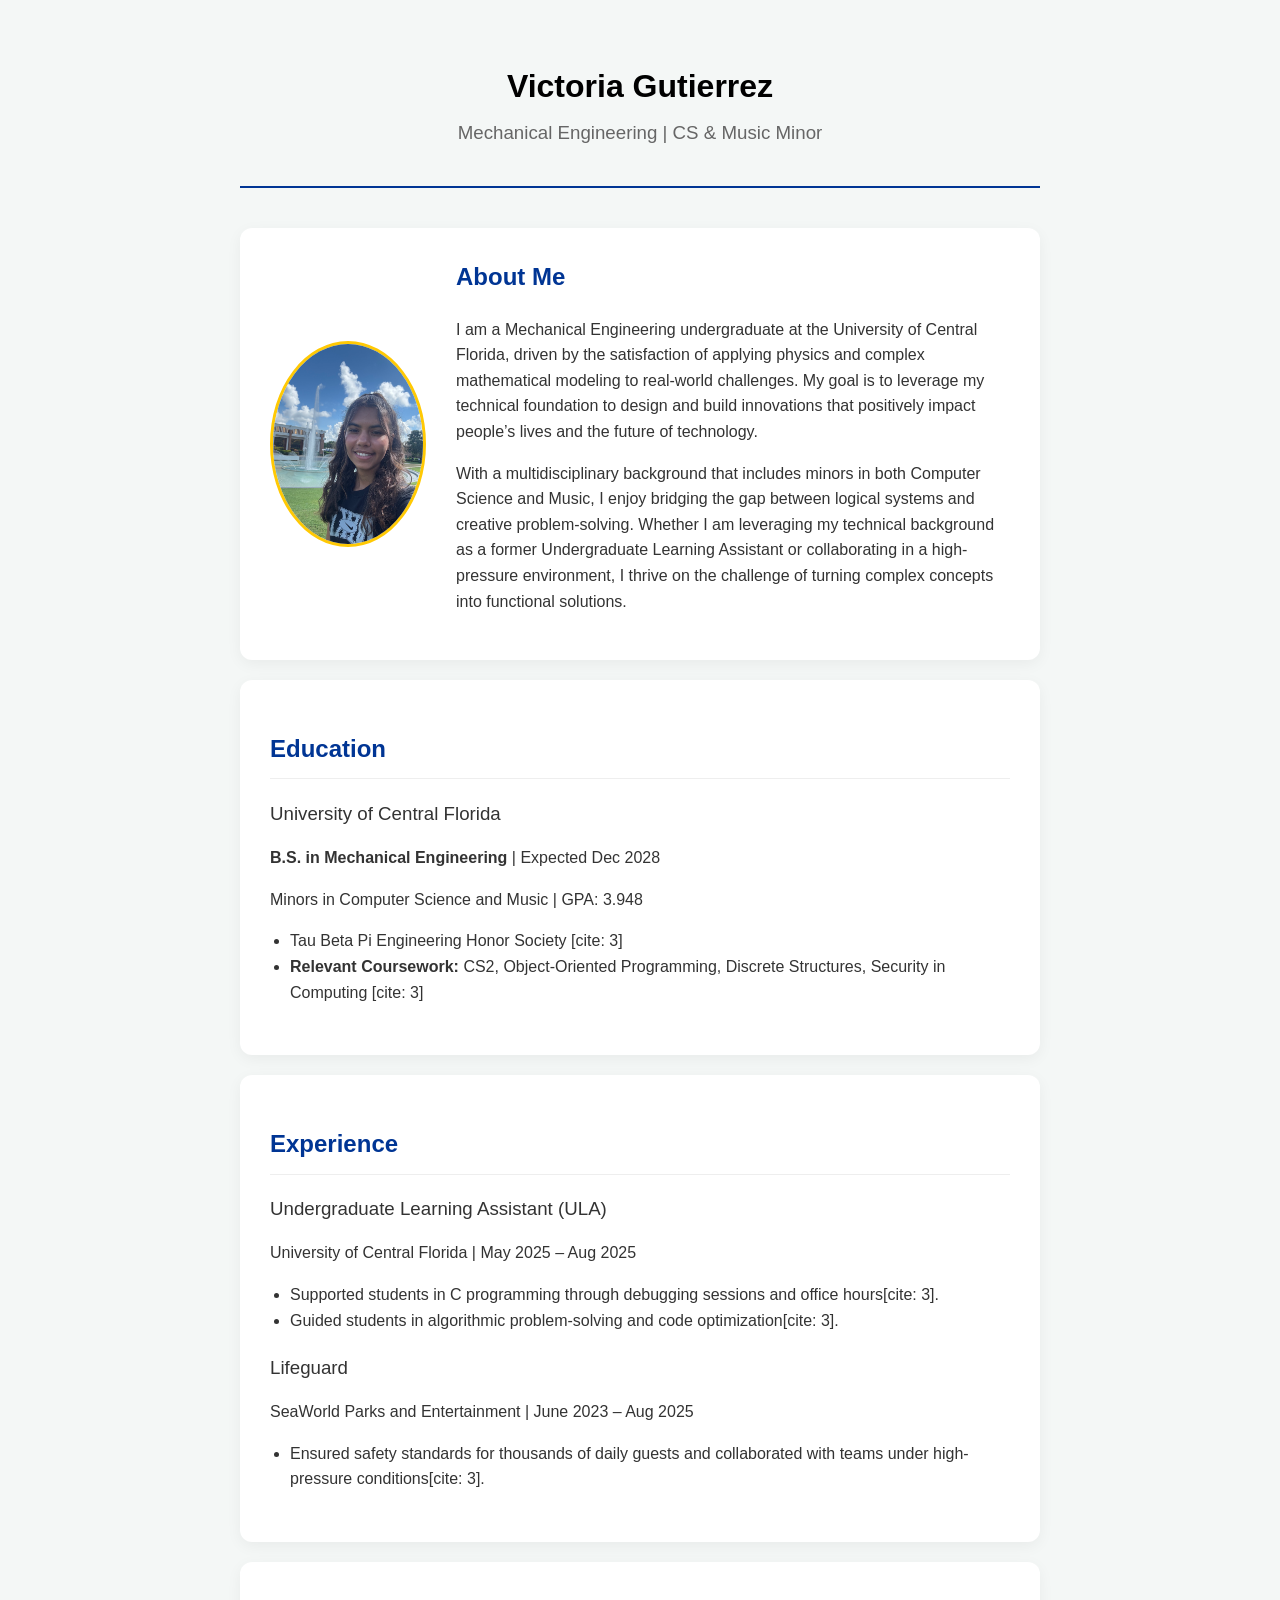
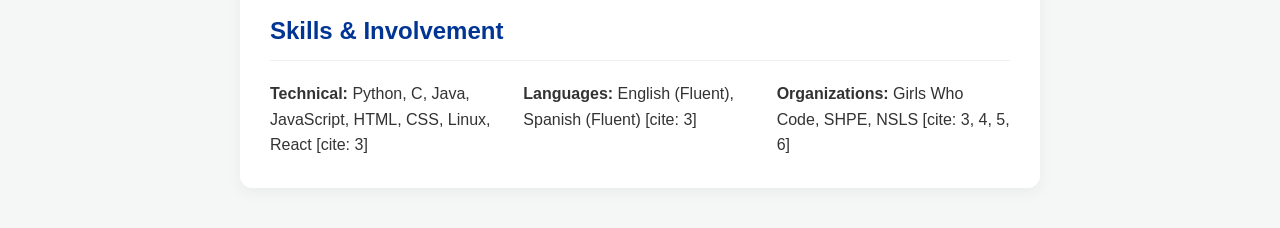
==== index.html @ 5cb432d9 "Updated About me paragraph" ====
<!DOCTYPE html>
<html lang="en">
<head>
    <meta charset="UTF-8">
    <meta name="viewport" content="width=device-width, initial-scale=1.0">
    <title>Victoria Gutierrez | Portfolio</title>
    <link rel="stylesheet" href="style.css">
</head>
<body>

    <header>
        <h1>Victoria Gutierrez</h1>
        <h3>Mechanical Engineering | CS & Music Minor</h3>
    </header>

    <main>
        <section class="profile-container">
            <img src="me.jpg" alt="Victoria Gutierrez" class="profile-pic">
            
            <div class="about-text">
                <h2>About Me</h2>
                <p>
                    I am a Mechanical Engineering undergraduate at the University of Central Florida, 
                    driven by the satisfaction of applying physics and complex mathematical modeling to real-world challenges.
                    My goal is to leverage my technical foundation to design and build innovations that 
                    positively impact people’s lives and the future of technology.
                </p>
                <p>
                    With a multidisciplinary background that includes minors in both Computer Science and Music, 
                    I enjoy bridging the gap between logical systems and creative problem-solving.
                    Whether I am leveraging my technical background as a former Undergraduate Learning Assistant
                    or collaborating in a high-pressure environment, I thrive on the challenge of turning complex concepts into functional solutions.
                </p>
            </div>
        </section>

        <section class="info-card">
            <h2>Education</h2>
            <div class="entry">
                <h3>University of Central Florida</h3>
                <p><strong>B.S. in Mechanical Engineering</strong> | Expected Dec 2028</p>
                <p>Minors in Computer Science and Music | GPA: 3.948</p>
                <ul>
                    <li>Tau Beta Pi Engineering Honor Society [cite: 3]</li>
                    <li><strong>Relevant Coursework:</strong> CS2, Object-Oriented Programming, Discrete Structures, Security in Computing [cite: 3]</li>
                </ul>
            </div>
        </section>
    
        <section class="info-card">
            <h2>Experience</h2>
            <div class="entry">
                <h3>Undergraduate Learning Assistant (ULA)</h3>
                <p>University of Central Florida | May 2025 – Aug 2025</p>
                <ul>
                    <li>Supported students in C programming through debugging sessions and office hours[cite: 3].</li>
                    <li>Guided students in algorithmic problem-solving and code optimization[cite: 3].</li>
                </ul>
            </div>
            <div class="entry">
                <h3>Lifeguard</h3>
                <p>SeaWorld Parks and Entertainment | June 2023 – Aug 2025</p>
                <ul>
                    <li>Ensured safety standards for thousands of daily guests and collaborated with teams under high-pressure conditions[cite: 3].</li>
                </ul>
            </div>
        </section>
    
        <section class="info-card">
            <h2>Skills & Involvement</h2>
            <div class="skills-grid">
                <div>
                    <strong>Technical:</strong> Python, C, Java, JavaScript, HTML, CSS, Linux, React [cite: 3]
                </div>
                <div>
                    <strong>Languages:</strong> English (Fluent), Spanish (Fluent) [cite: 3]
                </div>
                <div>
                    <strong>Organizations:</strong> Girls Who Code, SHPE, NSLS [cite: 3, 4, 5, 6]
                </div>
            </div>
        </section>
    </main>

</body>
</html>
---- style.css ----
body {
    font-family: 'Segoe UI', Tahoma, Geneva, Verdana, sans-serif;
    line-height: 1.6;
    color: #333;
    max-width: 800px;
    margin: 0 auto;
    padding: 40px 20px;
    background-color: #f4f7f6;
}

header {
    text-align: center;
    border-bottom: 2px solid #003594; /* UCF Blue */
    padding-bottom: 20px;
    margin-bottom: 40px;
}

h1 { margin-bottom: 5px; color: #000; }
h3 { font-weight: 400; color: #666; margin-top: 0; }

.profile-container {
    display: flex;
    align-items: center;
    gap: 30px;
    background: white;
    padding: 30px;
    border-radius: 12px;
    box-shadow: 0 4px 15px rgba(0,0,0,0.05);
}

.profile-pic {
    width: 200px;
    height: 200px;
    border-radius: 50%;
    object-fit: cover;
    border: 3px solid #FFC904; /* UCF Gold */
}

.about-text h2 {
    color: #003594;
    margin-top: 0;
}

@media (max-width: 600px) {
    .profile-container { flex-direction: column; text-align: center; }
}

.info-card {
    background: white;
    padding: 30px;
    border-radius: 12px;
    box-shadow: 0 4px 15px rgba(0,0,0,0.05);
    margin-top: 20px;
}

.info-card h2 {
    color: #003594;
    border-bottom: 1px solid #eee;
    padding-bottom: 10px;
}

.entry {
    margin-bottom: 20px;
}

.entry h3 {
    margin-bottom: 5px;
    color: #333;
}

.skills-grid {
    display: grid;
    grid-template-columns: repeat(auto-fit, minmax(200px, 1fr));
    gap: 20px;
}

ul {
    padding-left: 20px;
}
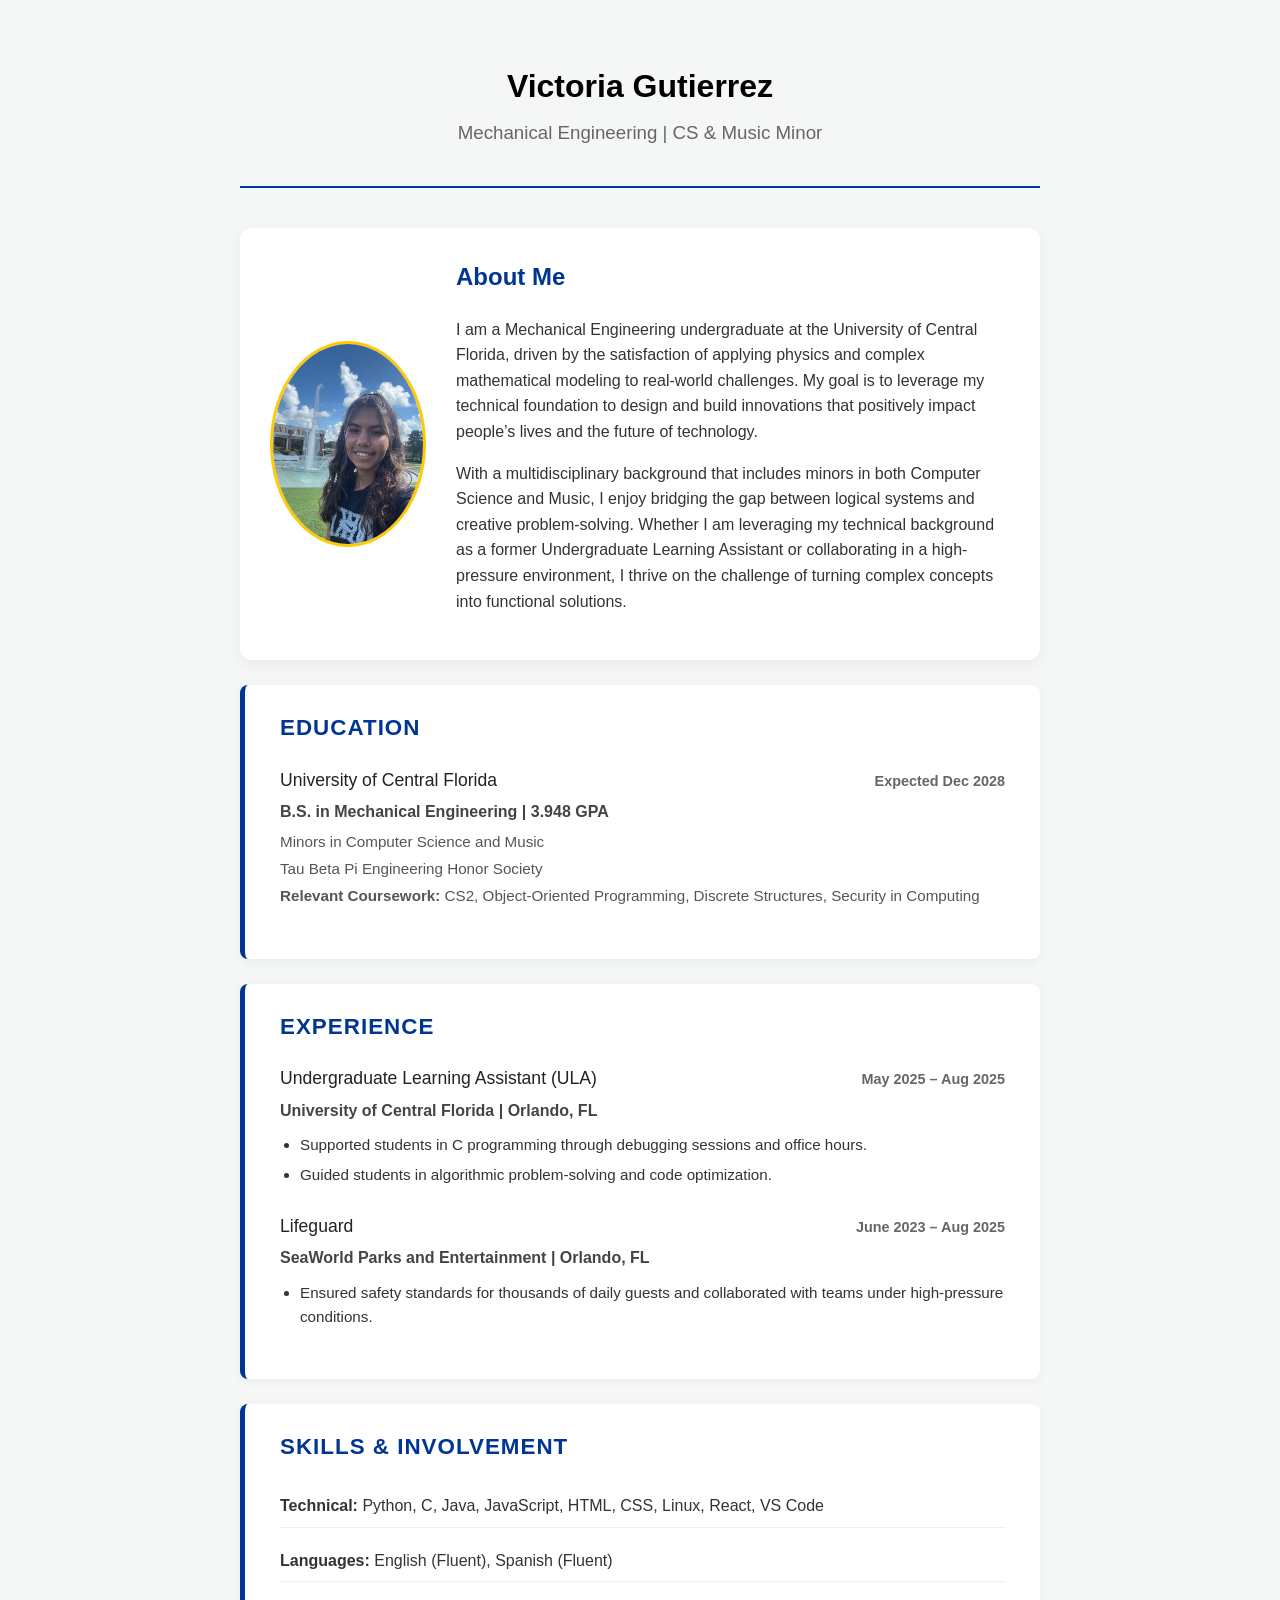
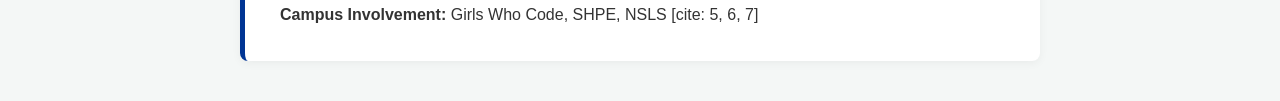
==== commit 526d736b: "improve style" ====
--- a/index.html
+++ b/index.html
@@ -37,46 +37,56 @@
         <section class="info-card">
             <h2>Education</h2>
             <div class="entry">
-                <h3>University of Central Florida</h3>
-                <p><strong>B.S. in Mechanical Engineering</strong> | Expected Dec 2028</p>
-                <p>Minors in Computer Science and Music | GPA: 3.948</p>
-                <ul>
-                    <li>Tau Beta Pi Engineering Honor Society [cite: 3]</li>
-                    <li><strong>Relevant Coursework:</strong> CS2, Object-Oriented Programming, Discrete Structures, Security in Computing [cite: 3]</li>
-                </ul>
+                <div class="entry-header">
+                    <h3>University of Central Florida</h3>
+                    <span class="date">Expected Dec 2028</span>
+                </div>
+                <p class="degree">B.S. in Mechanical Engineering | 3.948 GPA</p>
+                <p class="minors">Minors in Computer Science and Music</p>
+                <p class="honors">Tau Beta Pi Engineering Honor Society</p>
+                <div class="coursework">
+                    <strong>Relevant Coursework:</strong> CS2, Object-Oriented Programming, Discrete Structures, Security in Computing
+                </div>
             </div>
         </section>
     
         <section class="info-card">
             <h2>Experience</h2>
             <div class="entry">
-                <h3>Undergraduate Learning Assistant (ULA)</h3>
-                <p>University of Central Florida | May 2025 – Aug 2025</p>
-                <ul>
-                    <li>Supported students in C programming through debugging sessions and office hours[cite: 3].</li>
-                    <li>Guided students in algorithmic problem-solving and code optimization[cite: 3].</li>
+                <div class="entry-header">
+                    <h3>Undergraduate Learning Assistant (ULA)</h3>
+                    <span class="date">May 2025 – Aug 2025</span>
+                </div>
+                <p class="location">University of Central Florida | Orlando, FL</p>
+                <ul class="resume-list">
+                    <li>Supported students in C programming through debugging sessions and office hours.</li>
+                    <li>Guided students in algorithmic problem-solving and code optimization.</li>
                 </ul>
             </div>
+            
             <div class="entry">
-                <h3>Lifeguard</h3>
-                <p>SeaWorld Parks and Entertainment | June 2023 – Aug 2025</p>
-                <ul>
-                    <li>Ensured safety standards for thousands of daily guests and collaborated with teams under high-pressure conditions[cite: 3].</li>
+                <div class="entry-header">
+                    <h3>Lifeguard</h3>
+                    <span class="date">June 2023 – Aug 2025</span>
+                </div>
+                <p class="location">SeaWorld Parks and Entertainment | Orlando, FL</p>
+                <ul class="resume-list">
+                    <li>Ensured safety standards for thousands of daily guests and collaborated with teams under high-pressure conditions.</li>
                 </ul>
             </div>
         </section>
     
         <section class="info-card">
             <h2>Skills & Involvement</h2>
-            <div class="skills-grid">
-                <div>
-                    <strong>Technical:</strong> Python, C, Java, JavaScript, HTML, CSS, Linux, React [cite: 3]
+            <div class="skills-vertical">
+                <div class="skill-group">
+                    <strong>Technical:</strong> Python, C, Java, JavaScript, HTML, CSS, Linux, React, VS Code 
                 </div>
-                <div>
-                    <strong>Languages:</strong> English (Fluent), Spanish (Fluent) [cite: 3]
+                <div class="skill-group">
+                    <strong>Languages:</strong> English (Fluent), Spanish (Fluent) 
                 </div>
-                <div>
-                    <strong>Organizations:</strong> Girls Who Code, SHPE, NSLS [cite: 3, 4, 5, 6]
+                <div class="skill-group">
+                    <strong>Campus Involvement:</strong> Girls Who Code, SHPE, NSLS [cite: 5, 6, 7]
                 </div>
             </div>
         </section>
--- a/style.css
+++ b/style.css
@@ -47,33 +47,79 @@
 
 .info-card {
     background: white;
-    padding: 30px;
-    border-radius: 12px;
-    box-shadow: 0 4px 15px rgba(0,0,0,0.05);
-    margin-top: 20px;
+    padding: 25px 35px;
+    border-radius: 8px;
+    box-shadow: 0 2px 10px rgba(0,0,0,0.05);
+    margin-top: 25px;
+    border-left: 5px solid #003594; /* UCF Blue side accent */
 }
 
 .info-card h2 {
     color: #003594;
-    border-bottom: 1px solid #eee;
-    padding-bottom: 10px;
+    font-size: 1.4rem;
+    margin-top: 0;
+    margin-bottom: 20px;
+    text-transform: uppercase;
+    letter-spacing: 1px;
 }
 
 .entry {
-    margin-bottom: 20px;
+    margin-bottom: 25px;
+}
+
+.entry-header {
+    display: flex;
+    justify-content: space-between;
+    align-items: baseline;
 }
 
 .entry h3 {
-    margin-bottom: 5px;
-    color: #333;
+    margin: 0;
+    font-size: 1.1rem;
+    color: #222;
 }
 
-.skills-grid {
-    display: grid;
-    grid-template-columns: repeat(auto-fit, minmax(200px, 1fr));
-    gap: 20px;
+.date {
+    font-size: 0.9rem;
+    color: #666;
+    font-weight: 600;
 }
 
-ul {
+.degree, .location {
+    margin: 5px 0;
+    font-weight: 600;
+    color: #444;
+}
+
+.minors, .honors, .coursework {
+    margin: 3px 0;
+    font-size: 0.95rem;
+    color: #555;
+}
+
+.resume-list {
+    margin-top: 10px;
     padding-left: 20px;
+}
+
+.resume-list li {
+    margin-bottom: 5px;
+    font-size: 0.95rem;
+}
+
+/* Vertically stacked skills */
+.skills-vertical {
+    display: flex;
+    flex-direction: column;
+    gap: 12px;
+}
+
+.skill-group {
+    font-size: 1rem;
+    padding: 8px 0;
+    border-bottom: 1px solid #f0f0f0;
+}
+
+.skill-group:last-child {
+    border-bottom: none;
 }
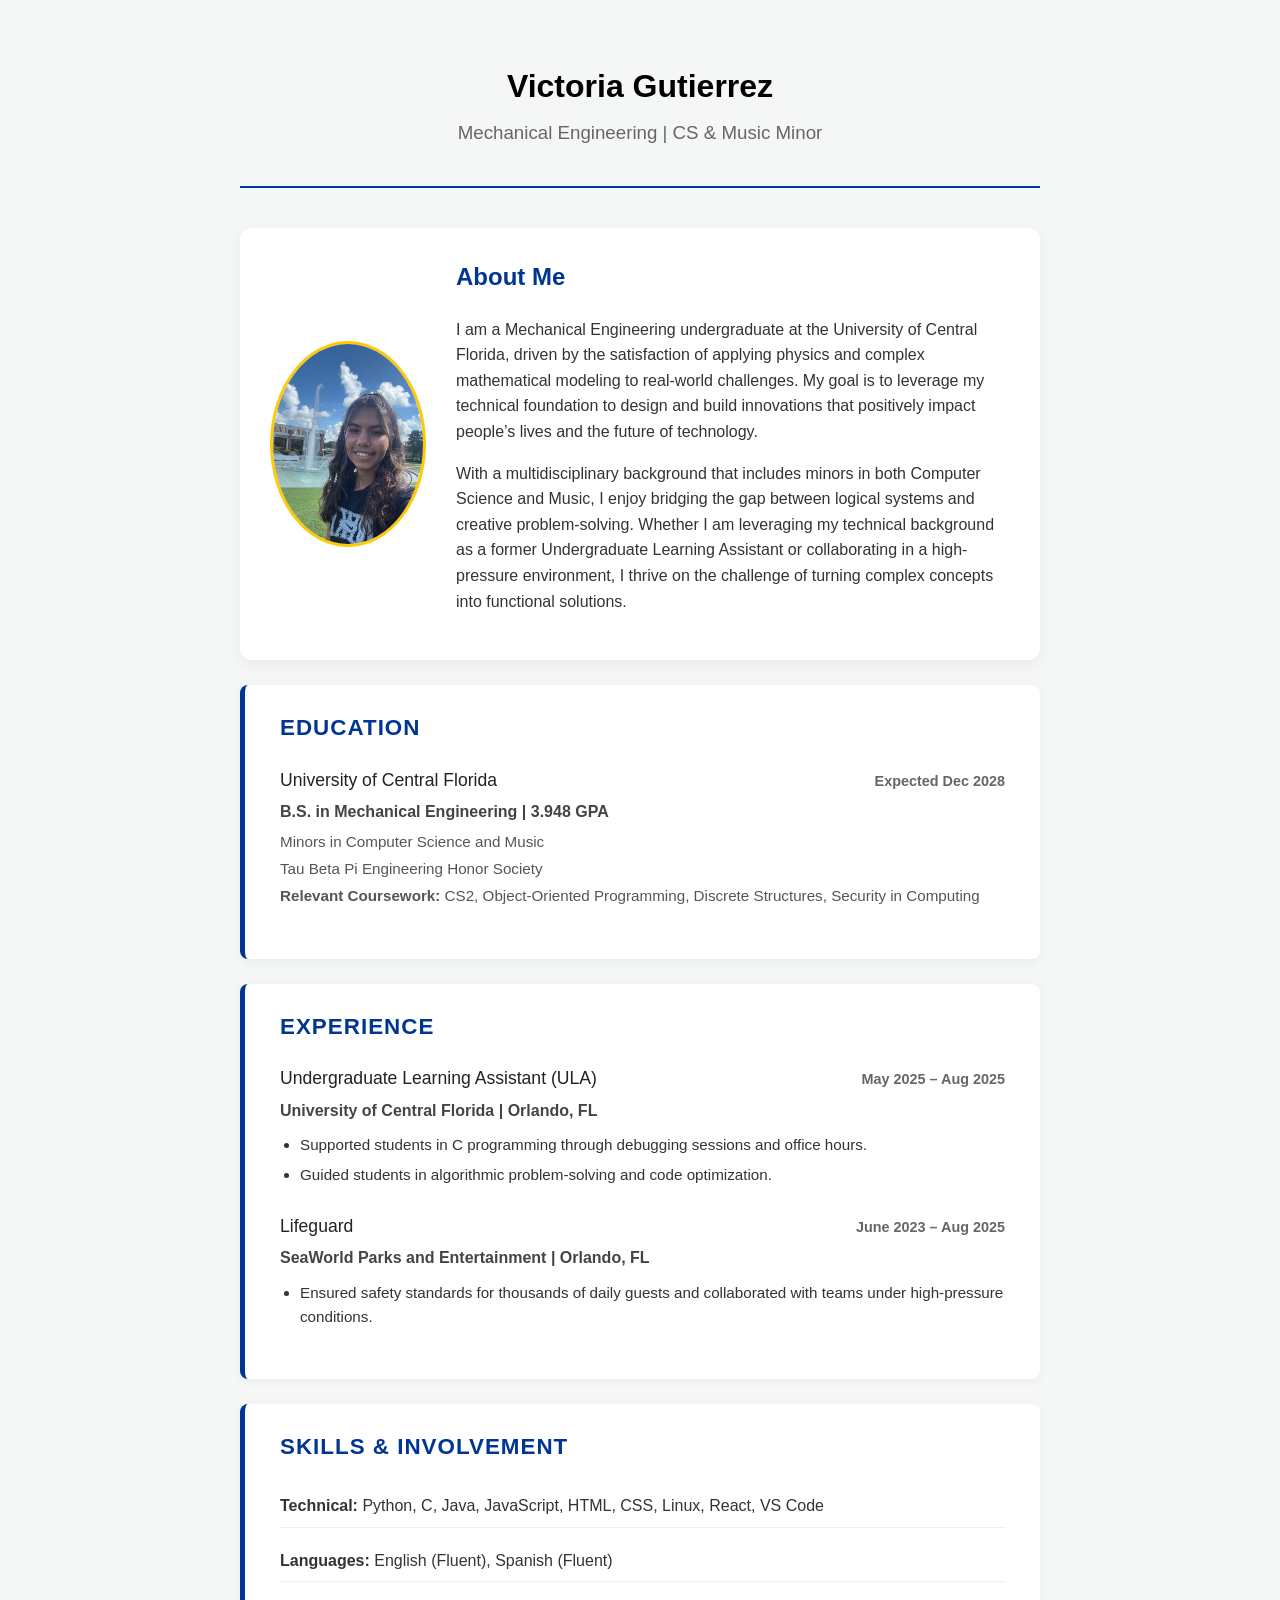
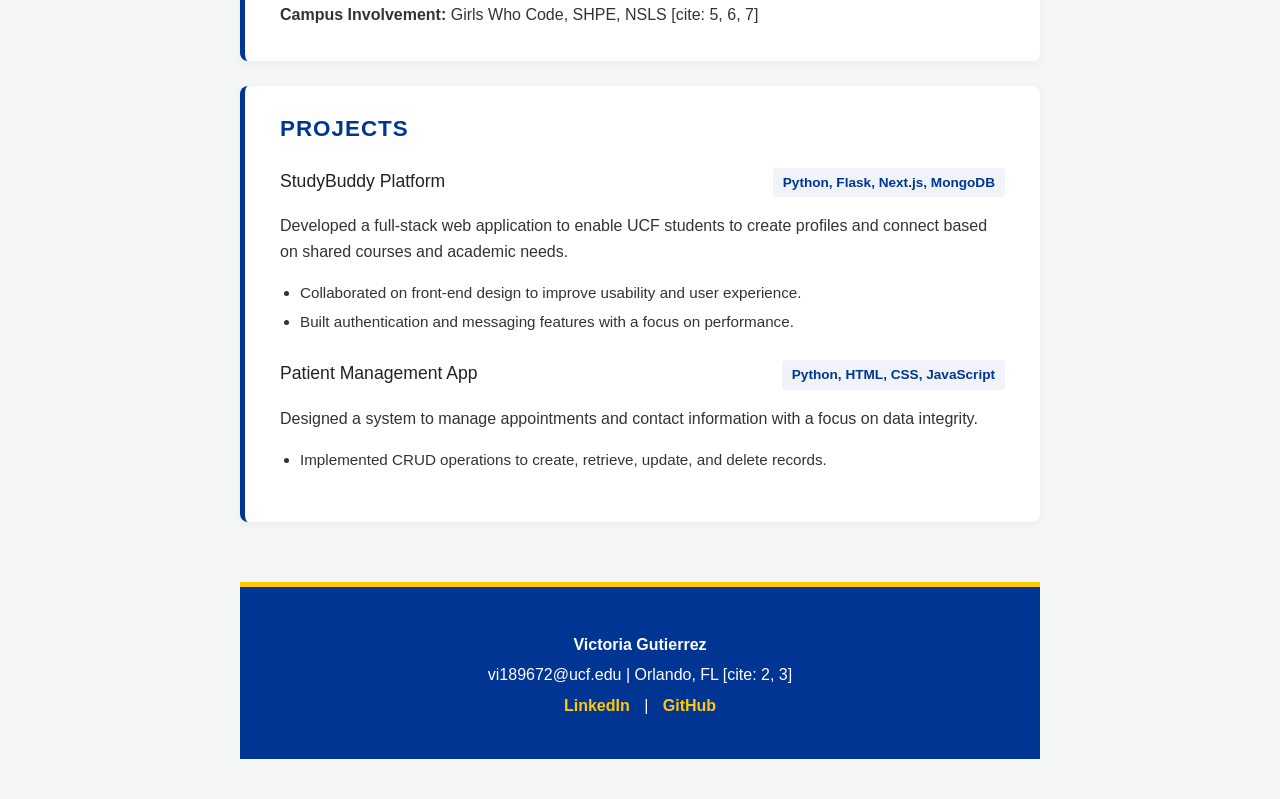
==== commit fb7639a6: "add projects and footer" ====
--- a/index.html
+++ b/index.html
@@ -90,7 +90,44 @@
                 </div>
             </div>
         </section>
+
+        <section class="info-card">
+            <h2>Projects</h2>
+            <div class="entry">
+                <div class="entry-header">
+                    <h3>StudyBuddy Platform</h3>
+                    <span class="tech-stack">Python, Flask, Next.js, MongoDB</span>
+                </div>
+                <p>Developed a full-stack web application to enable UCF students to create profiles and connect based on shared courses and academic needs.</p>
+                <ul class="resume-list">
+                    <li>Collaborated on front-end design to improve usability and user experience.</li>
+                    <li>Built authentication and messaging features with a focus on performance.</li>
+                </ul>
+            </div>
+    
+            <div class="entry">
+                <div class="entry-header">
+                    <h3>Patient Management App</h3>
+                    <span class="tech-stack">Python, HTML, CSS, JavaScript</span>
+                </div>
+                <p>Designed a system to manage appointments and contact information with a focus on data integrity.</p>
+                <ul class="resume-list">
+                    <li>Implemented CRUD operations to create, retrieve, update, and delete records.</li>
+                </ul>
+            </div>
+        </section>
     </main>
+
+    <footer>
+        <div class="footer-content">
+            <p><strong>Victoria Gutierrez </strong></p>
+            <p>vi189672@ucf.edu | Orlando, FL [cite: 2, 3]</p>
+            <div class="footer-links">
+                <a href="https://linkedin.com/in/victoria-gutierrez-reyes" target="_blank">LinkedIn</a> | 
+                <a href="https://github.com/Vicky29-tech" target="_blank">GitHub</a>
+            </div>
+        </div>
+    </footer>
 
 </body>
 </html>
--- a/style.css
+++ b/style.css
@@ -122,4 +122,39 @@
 
 .skill-group:last-child {
     border-bottom: none;
+}
+
+/* Project Specific Styling */
+.tech-stack {
+    font-size: 0.85rem;
+    background-color: #f0f4f8;
+    color: #003594;
+    padding: 4px 10px;
+    border-radius: 4px;
+    font-weight: 600;
+}
+
+/* Footer Styling */
+footer {
+    background-color: #003594; /* UCF Blue */
+    color: white;
+    text-align: center;
+    padding: 40px 20px;
+    margin-top: 60px;
+    border-top: 5px solid #FFC904; /* UCF Gold accent */
+}
+
+footer p {
+    margin: 5px 0;
+}
+
+.footer-links a {
+    color: #FFC904;
+    text-decoration: none;
+    font-weight: bold;
+    margin: 0 10px;
+}
+
+.footer-links a:hover {
+    text-decoration: underline;
 }
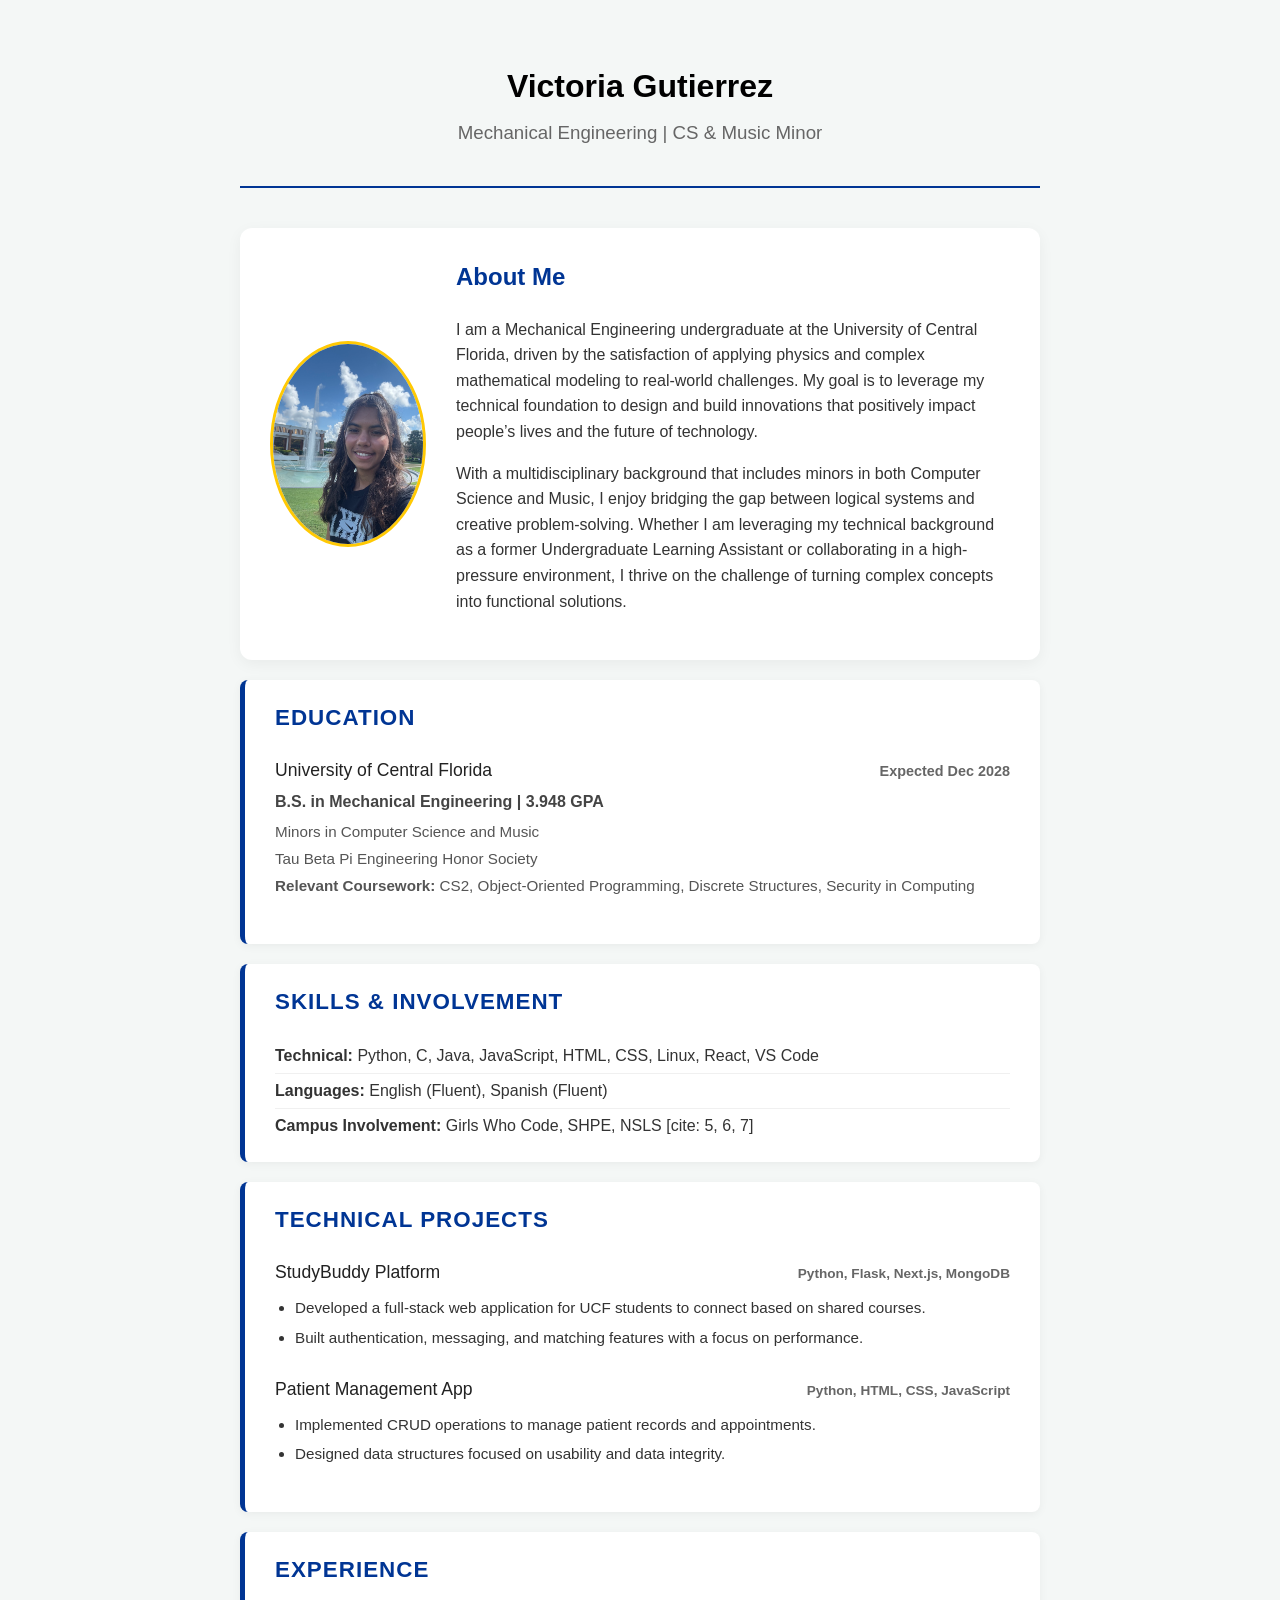
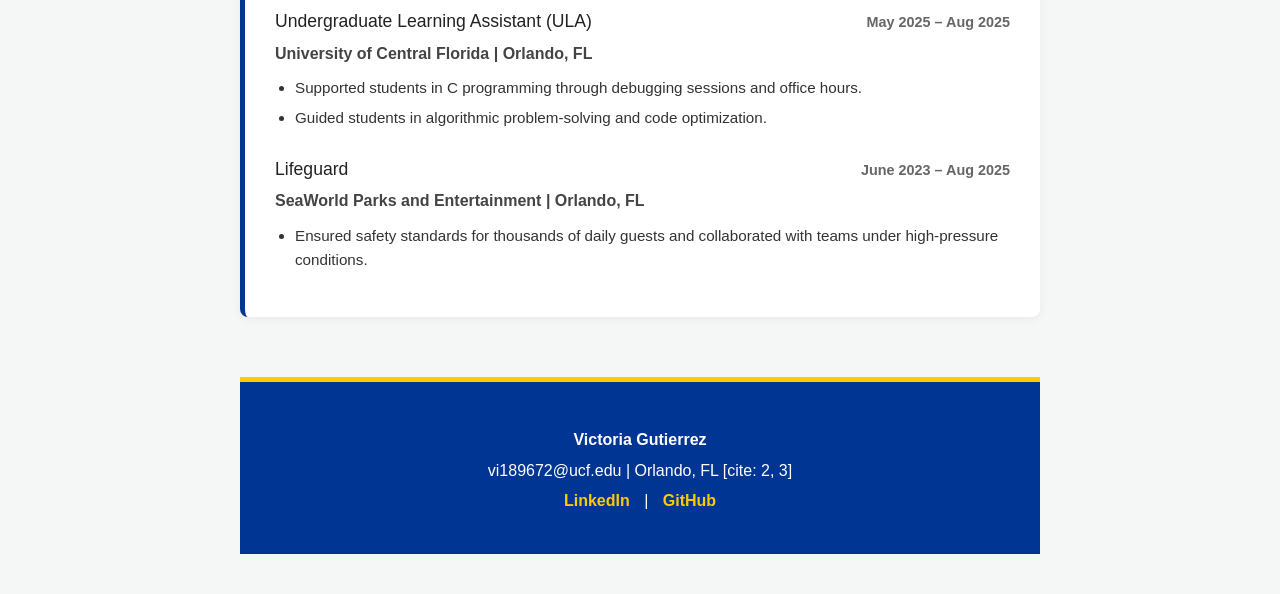
==== commit f36468ed: "change order of sections" ====
--- a/index.html
+++ b/index.html
@@ -51,6 +51,46 @@
         </section>
     
         <section class="info-card">
+            <h2>Skills & Involvement</h2>
+            <div class="skills-vertical">
+                <div class="skill-group">
+                    <strong>Technical:</strong> Python, C, Java, JavaScript, HTML, CSS, Linux, React, VS Code 
+                </div>
+                <div class="skill-group">
+                    <strong>Languages:</strong> English (Fluent), Spanish (Fluent) 
+                </div>
+                <div class="skill-group">
+                    <strong>Campus Involvement:</strong> Girls Who Code, SHPE, NSLS [cite: 5, 6, 7]
+                </div>
+            </div>
+        </section>
+
+        <section class="info-card">
+            <h2>Technical Projects</h2>
+            <div class="entry">
+                <div class="entry-header">
+                    <h3>StudyBuddy Platform</h3>
+                    <span class="tech-stack">Python, Flask, Next.js, MongoDB</span>
+                </div>
+                <ul class="resume-list">
+                    <li>Developed a full-stack web application for UCF students to connect based on shared courses.</li>
+                    <li>Built authentication, messaging, and matching features with a focus on performance.</li>
+                </ul>
+            </div>
+    
+            <div class="entry">
+                <div class="entry-header">
+                    <h3>Patient Management App</h3>
+                    <span class="tech-stack">Python, HTML, CSS, JavaScript</span>
+                </div>
+                <ul class="resume-list">
+                    <li>Implemented CRUD operations to manage patient records and appointments.</li>
+                    <li>Designed data structures focused on usability and data integrity.</li>
+                </ul>
+            </div>
+        </section>
+
+        <section class="info-card">
             <h2>Experience</h2>
             <div class="entry">
                 <div class="entry-header">
@@ -75,47 +115,6 @@
                 </ul>
             </div>
         </section>
-    
-        <section class="info-card">
-            <h2>Skills & Involvement</h2>
-            <div class="skills-vertical">
-                <div class="skill-group">
-                    <strong>Technical:</strong> Python, C, Java, JavaScript, HTML, CSS, Linux, React, VS Code 
-                </div>
-                <div class="skill-group">
-                    <strong>Languages:</strong> English (Fluent), Spanish (Fluent) 
-                </div>
-                <div class="skill-group">
-                    <strong>Campus Involvement:</strong> Girls Who Code, SHPE, NSLS [cite: 5, 6, 7]
-                </div>
-            </div>
-        </section>
-
-        <section class="info-card">
-            <h2>Projects</h2>
-            <div class="entry">
-                <div class="entry-header">
-                    <h3>StudyBuddy Platform</h3>
-                    <span class="tech-stack">Python, Flask, Next.js, MongoDB</span>
-                </div>
-                <p>Developed a full-stack web application to enable UCF students to create profiles and connect based on shared courses and academic needs.</p>
-                <ul class="resume-list">
-                    <li>Collaborated on front-end design to improve usability and user experience.</li>
-                    <li>Built authentication and messaging features with a focus on performance.</li>
-                </ul>
-            </div>
-    
-            <div class="entry">
-                <div class="entry-header">
-                    <h3>Patient Management App</h3>
-                    <span class="tech-stack">Python, HTML, CSS, JavaScript</span>
-                </div>
-                <p>Designed a system to manage appointments and contact information with a focus on data integrity.</p>
-                <ul class="resume-list">
-                    <li>Implemented CRUD operations to create, retrieve, update, and delete records.</li>
-                </ul>
-            </div>
-        </section>
     </main>
 
     <footer>
--- a/style.css
+++ b/style.css
@@ -124,14 +124,39 @@
     border-bottom: none;
 }
 
-/* Project Specific Styling */
+/* Projects Section - Reverted to match Experience format */
 .tech-stack {
     font-size: 0.85rem;
-    background-color: #f0f4f8;
-    color: #003594;
-    padding: 4px 10px;
-    border-radius: 4px;
+    color: #666;
     font-weight: 600;
+}
+
+/* Skills Section - Tightening it up significantly */
+.skills-vertical {
+    display: flex;
+    flex-direction: column;
+    gap: 0; /* Removed gap entirely */
+}
+
+.skill-group {
+    font-size: 1rem;
+    padding: 4px 0; /* Very tight padding */
+    border-bottom: 1px solid #f0f0f0;
+    margin: 0;
+}
+
+.skill-group:last-child {
+    border-bottom: none;
+}
+
+/* Ensuring spacing is consistent across all cards */
+.info-card {
+    background: white;
+    padding: 20px 30px; /* Slightly tighter padding */
+    border-radius: 8px;
+    box-shadow: 0 2px 10px rgba(0,0,0,0.05);
+    margin-top: 20px;
+    border-left: 5px solid #003594;
 }
 
 /* Footer Styling */
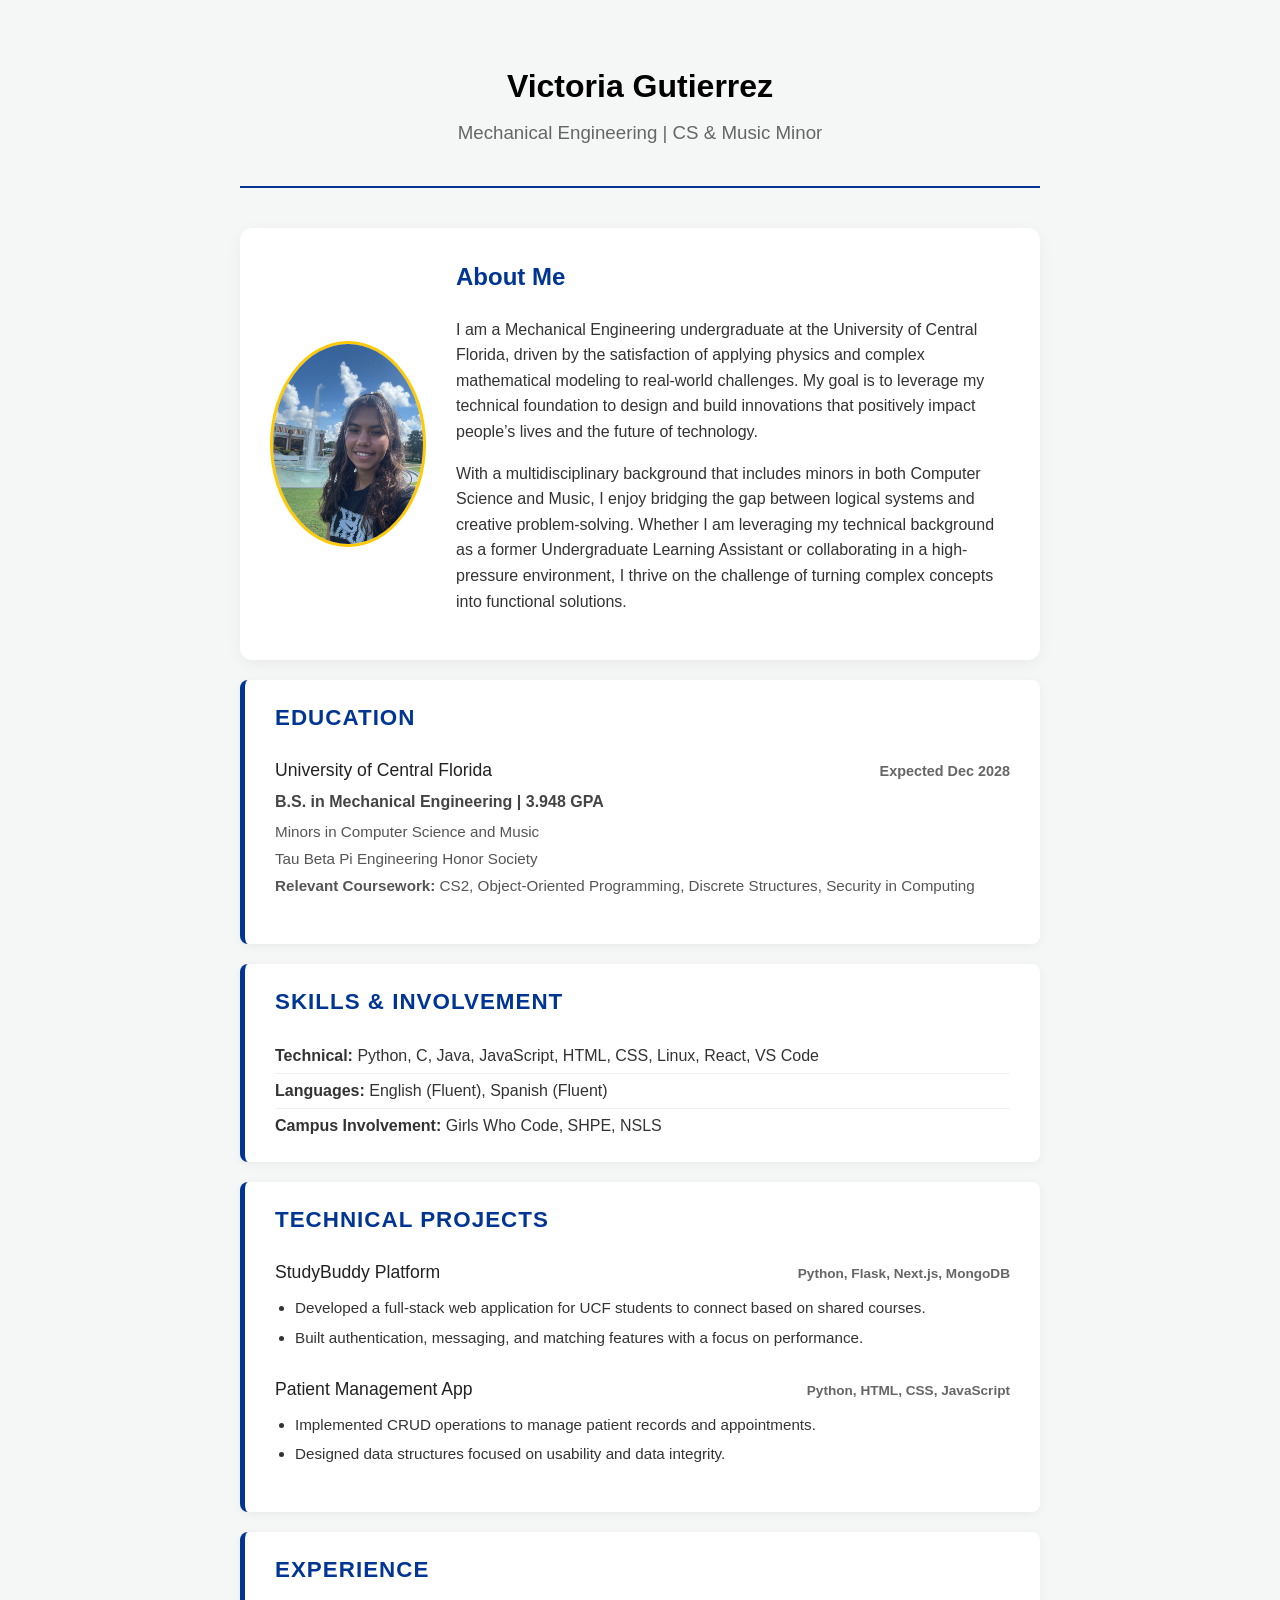
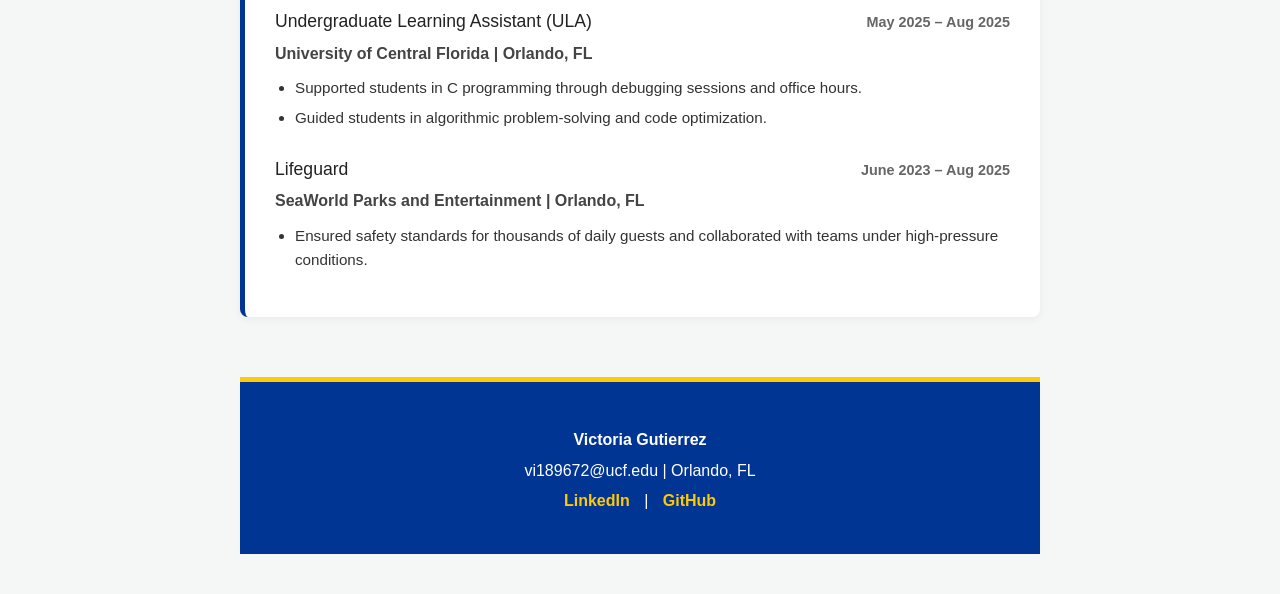
==== commit 05c15a54: "remove cites" ====
--- a/index.html
+++ b/index.html
@@ -60,7 +60,7 @@
                     <strong>Languages:</strong> English (Fluent), Spanish (Fluent) 
                 </div>
                 <div class="skill-group">
-                    <strong>Campus Involvement:</strong> Girls Who Code, SHPE, NSLS [cite: 5, 6, 7]
+                    <strong>Campus Involvement:</strong> Girls Who Code, SHPE, NSLS
                 </div>
             </div>
         </section>
@@ -120,7 +120,7 @@
     <footer>
         <div class="footer-content">
             <p><strong>Victoria Gutierrez </strong></p>
-            <p>vi189672@ucf.edu | Orlando, FL [cite: 2, 3]</p>
+            <p>vi189672@ucf.edu | Orlando, FL </p>
             <div class="footer-links">
                 <a href="https://linkedin.com/in/victoria-gutierrez-reyes" target="_blank">LinkedIn</a> | 
                 <a href="https://github.com/Vicky29-tech" target="_blank">GitHub</a>
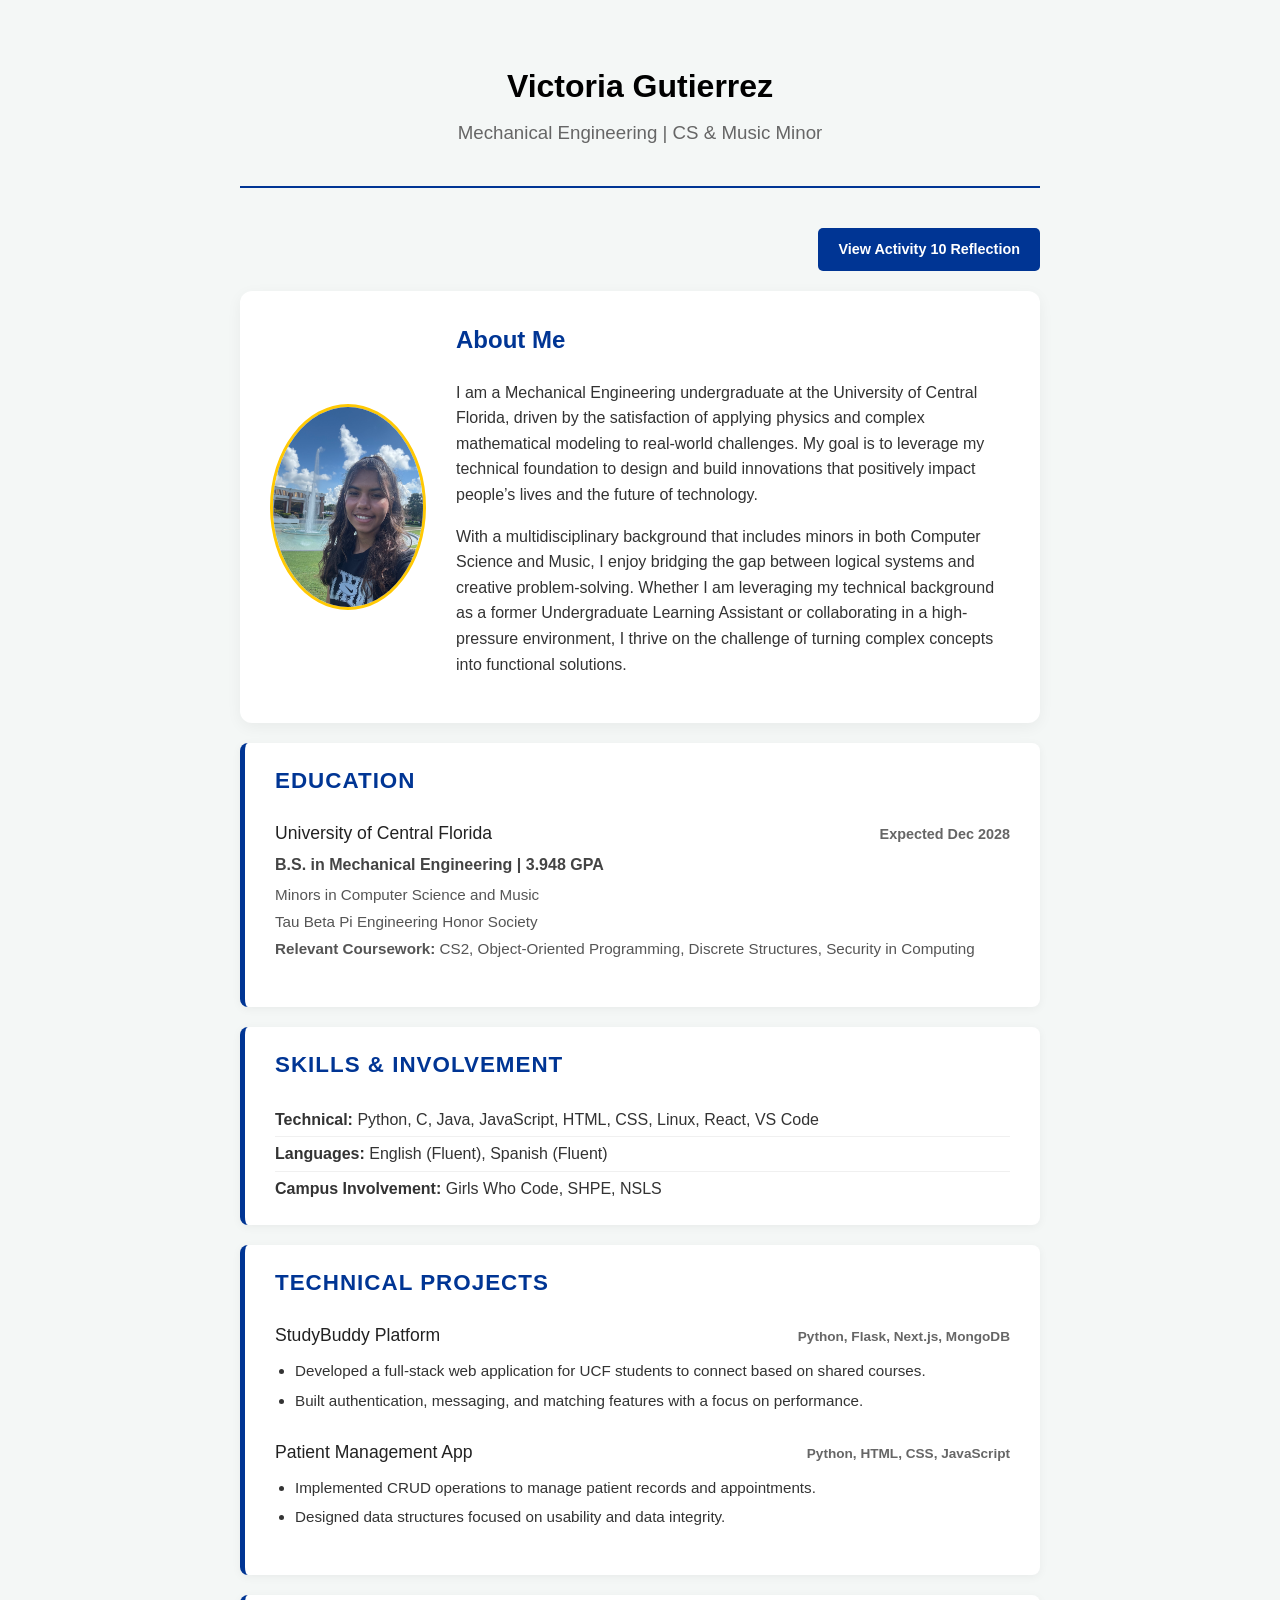
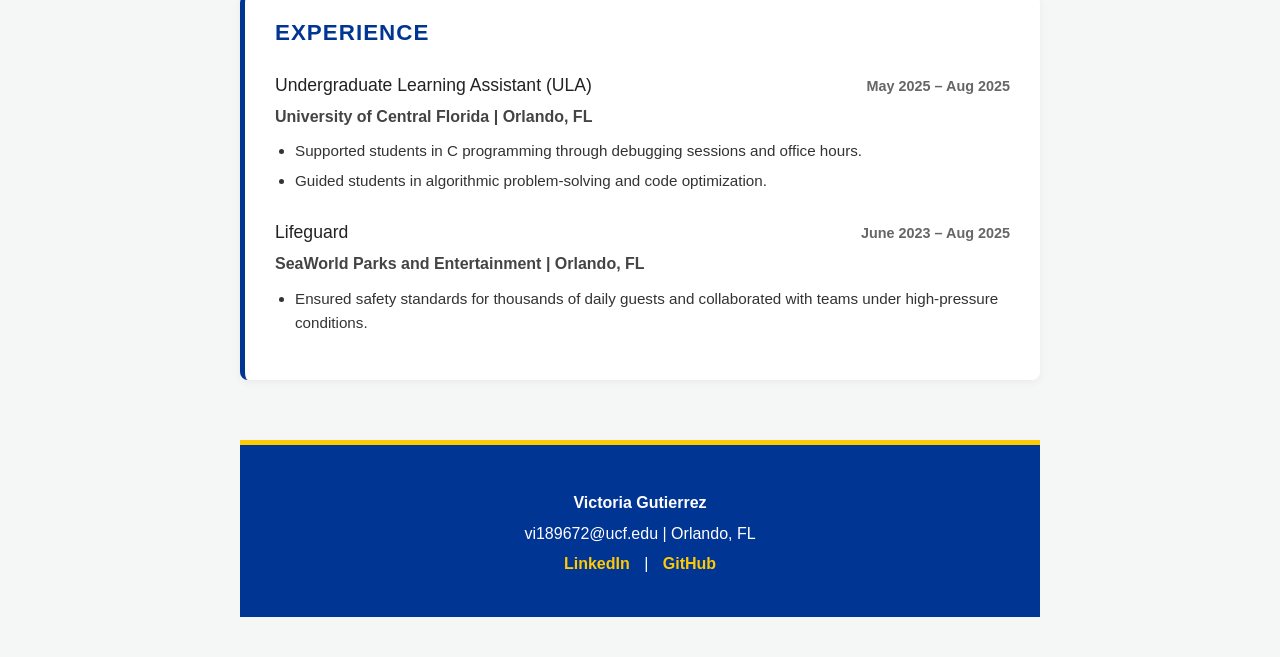
==== commit 85151beb: "Add portfolio progress reflection" ====
--- a/index.html
+++ b/index.html
@@ -14,6 +14,10 @@
     </header>
 
     <main>
+        <div style="text-align: right; margin-bottom: 20px;">
+            <a href="reflection.html" class="reflection-btn">View Activity 10 Reflection</a>
+        </div>
+        
         <section class="profile-container">
             <img src="me.jpg" alt="Victoria Gutierrez" class="profile-pic">
             
--- a/style.css
+++ b/style.css
@@ -182,4 +182,27 @@
 
 .footer-links a:hover {
     text-decoration: underline;
+}
+
+.reflection-btn {
+    display: inline-block;
+    padding: 10px 20px;
+    background-color: #003594; /* UCF Blue */
+    color: white;
+    text-decoration: none;
+    border-radius: 5px;
+    font-weight: bold;
+    font-size: 0.9rem;
+}
+
+.reflection-btn:hover {
+    background-color: #002266;
+}
+
+.back-btn {
+    display: inline-block;
+    margin-top: 20px;
+    color: #003594;
+    text-decoration: none;
+    font-weight: bold;
 }
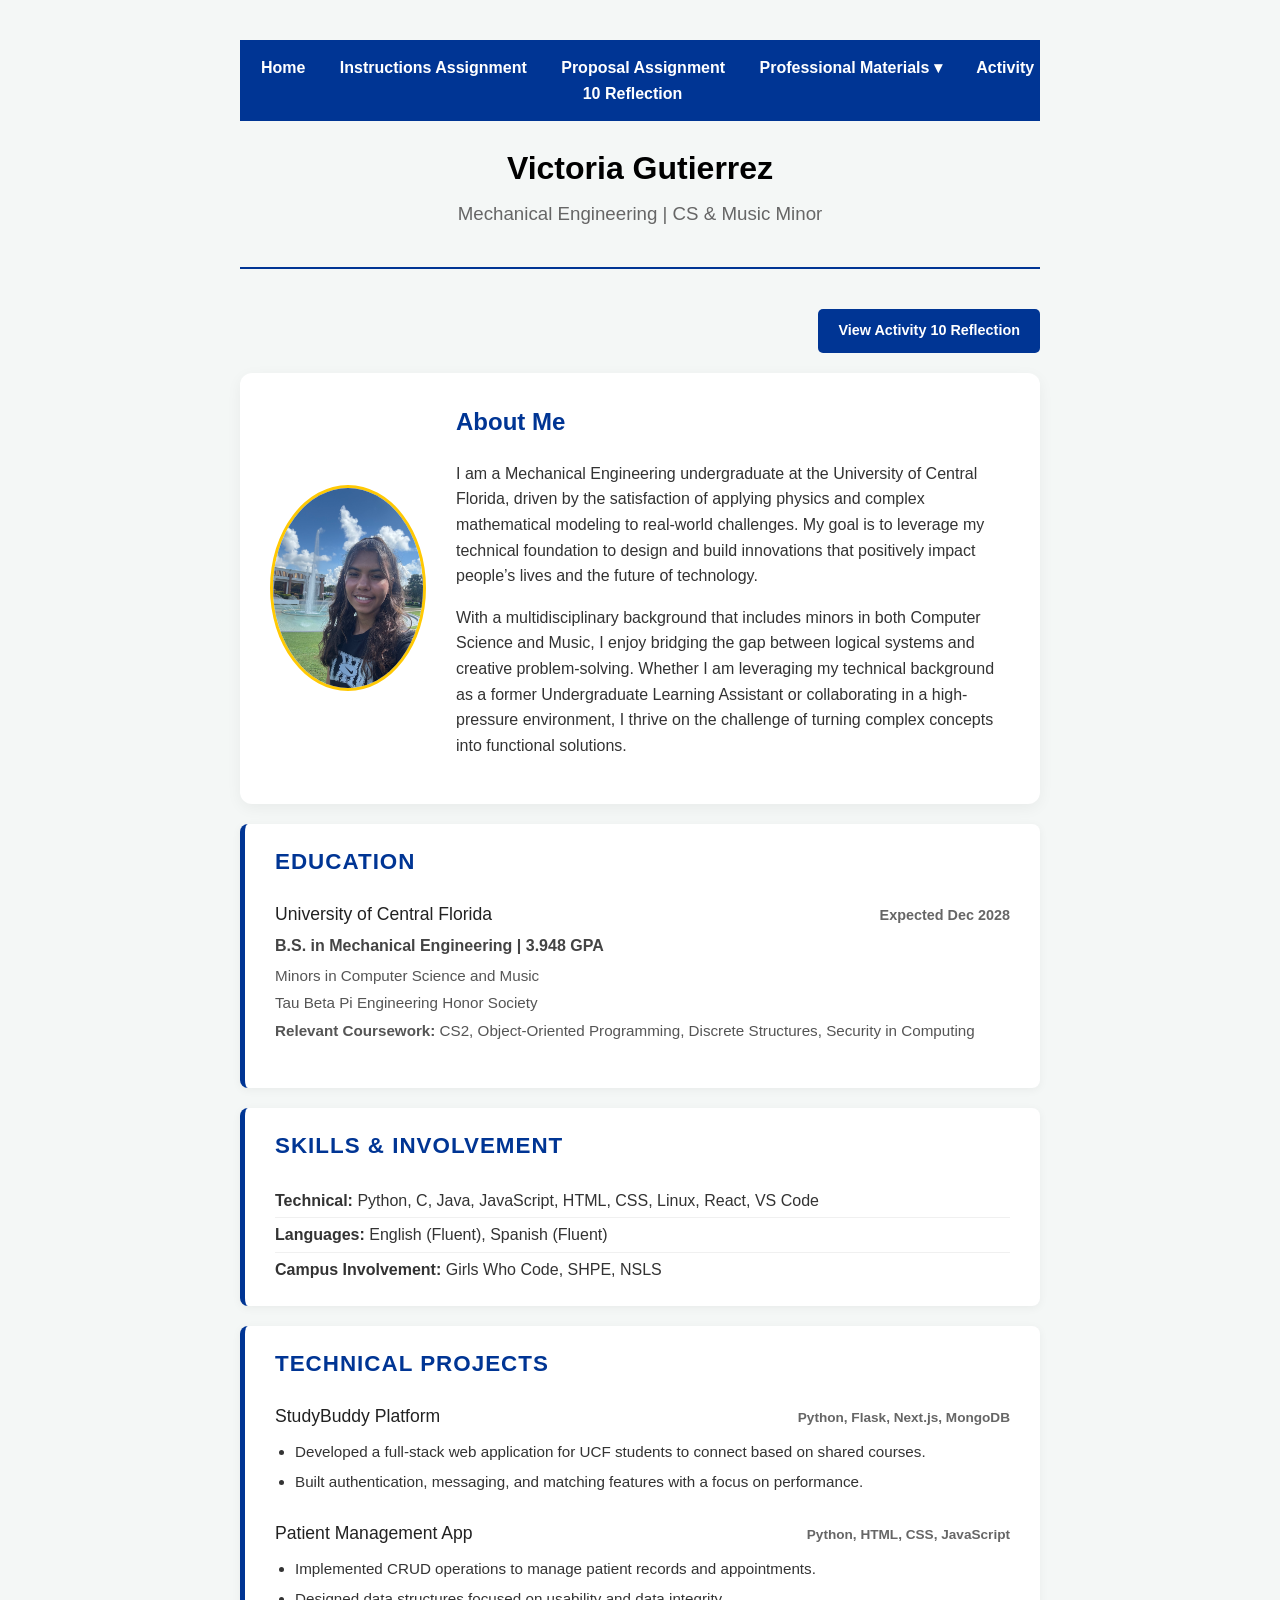
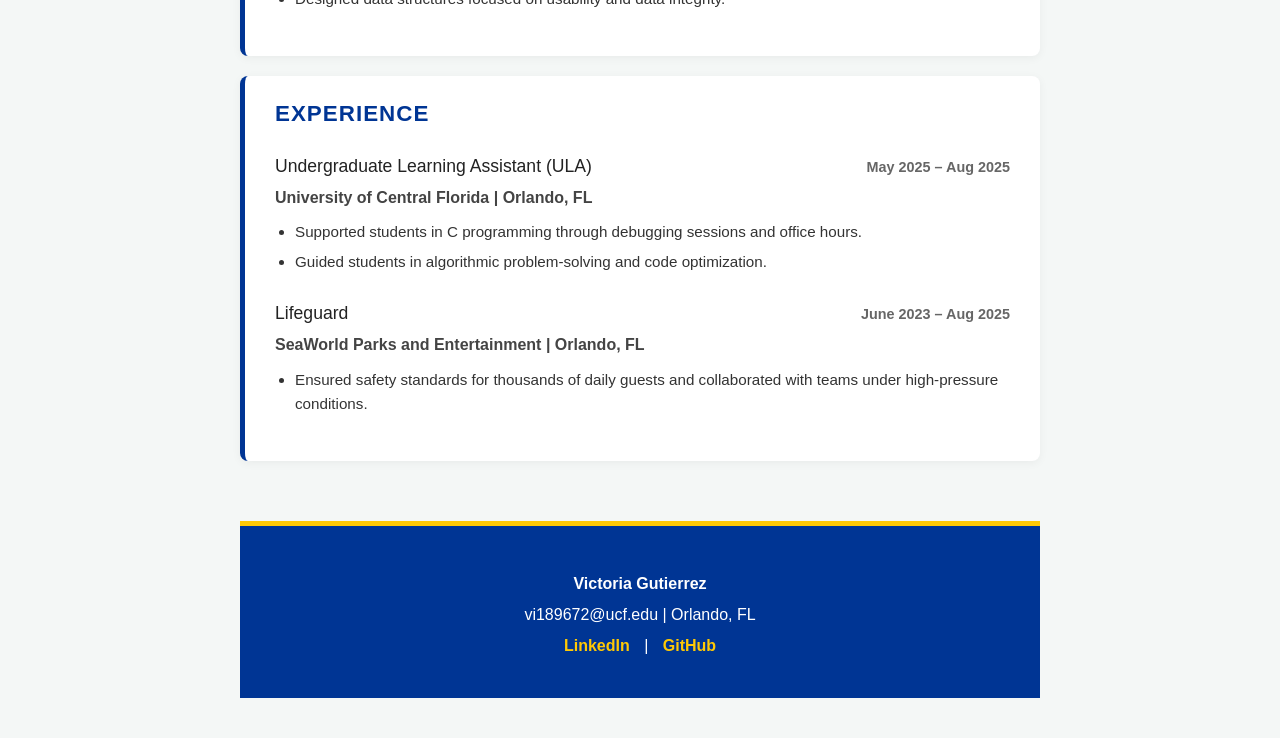
==== commit 1a1d14d8: "Add instructions page with images" ====
--- a/index.html
+++ b/index.html
@@ -6,7 +6,23 @@
     <title>Victoria Gutierrez | Portfolio</title>
     <link rel="stylesheet" href="style.css">
 </head>
+
 <body>
+    <nav>
+        <a href="index.html">Home</a>
+        <a href="instructions.html">Instructions Assignment</a>
+        <a href="proposal.html">Proposal Assignment</a>
+        
+        <div class="dropdown">
+            <a href="#">Professional Materials ▾</a>
+            <div class="dropdown-content">
+                <a href="resume.html">Resume</a>
+                <a href="cover-letter.html">Cover Letter</a>
+                <a href="interview.html">Mini Interview</a>
+            </div>
+        </div>
+        <a href="reflection.html">Activity 10 Reflection</a>
+    </nav>
 
     <header>
         <h1>Victoria Gutierrez</h1>
@@ -17,7 +33,7 @@
         <div style="text-align: right; margin-bottom: 20px;">
             <a href="reflection.html" class="reflection-btn">View Activity 10 Reflection</a>
         </div>
-        
+
         <section class="profile-container">
             <img src="me.jpg" alt="Victoria Gutierrez" class="profile-pic">
             
--- a/style.css
+++ b/style.css
@@ -205,4 +205,130 @@
     color: #003594;
     text-decoration: none;
     font-weight: bold;
+}
+
+/* Navigation Bar Styling */
+nav {
+    background-color: #003594; /* UCF Blue */
+    padding: 15px 0;
+    position: sticky;
+    top: 0;
+    z-index: 1000;
+    text-align: center;
+}
+
+nav a {
+    color: white;
+    text-decoration: none;
+    margin: 0 15px;
+    font-weight: bold;
+    font-size: 1rem;
+}
+
+nav a:hover {
+    color: #FFC904; /* UCF Gold */
+}
+
+/* Dropdown Menu logic */
+.dropdown {
+    display: inline-block;
+    position: relative;
+}
+
+.dropdown-content {
+    display: none;
+    position: absolute;
+    background-color: white;
+    min-width: 200px;
+    box-shadow: 0px 8px 16px rgba(0,0,0,0.2);
+    z-index: 1;
+    text-align: left;
+    border-radius: 4px;
+}
+
+.dropdown-content a {
+    color: #333;
+    padding: 12px 16px;
+    display: block;
+    margin: 0;
+}
+
+.dropdown-content a:hover {
+    background-color: #f1f1f1;
+    color: #003594;
+}
+
+.dropdown:hover .dropdown-content {
+    display: block;
+}
+
+/* Custom Underline Class */
+.custom-underline {
+    text-decoration: underline;
+    text-decoration-thickness: 2px;
+    text-underline-offset: 3px; /* Adds a little space between the word and the line */
+}
+
+/* Highlight Style */
+.highlight-light-red{
+    background-color: #d35762aa;
+    padding: 0 4px;
+    border-radius: 2px;
+}
+
+.highlight-light-yellow{
+    background-color: #e9d824aa;
+    padding: 0 4px;
+    border-radius: 2px;
+}
+
+.center-text {
+    text-align: center;
+}
+
+.highlight-light-blue{
+    background-color: #4199e6aa;
+    padding: 0 4px;
+    border-radius: 2px;
+}
+
+/* Styles for instruction images */
+.instruction-img {
+    display: block;
+    max-width: 25%; /* Ensures it doesn't overflow the card */
+    height: auto;
+    margin: 15px auto; /* Centers the image with space above/below */
+    border-radius: 5px; /* Matches your card corners */
+    border: 1px solid #ddd; /* Adds a subtle frame */
+}
+
+.img-caption {
+    text-align: center;
+    font-size: 0.9rem;
+    font-style: italic;
+    color: #666;
+    margin-bottom: 20px;
+}
+
+.image-row {
+    display: flex;       /* Aligns children (images) in a row */
+    gap: 10px;          /* Adds a small space between the two images */
+    justify-content: center; /* Centers the row on the page */
+    margin: 20px 0;
+}
+
+.image-row img {
+    flex: 1;            /* Makes both images take up equal width */
+    max-width: 25%;     /* Ensures they fit side-by-side with the gap */
+    height: auto;       /* Maintains aspect ratio so they don't look squished */
+}
+
+/* Mobile responsive: stack them back on top of each other if the screen is tiny */
+@media (max-width: 600px) {
+    .image-row {
+        flex-direction: column;
+    }
+    .image-row img {
+        max-width: 100%;
+    }
 }
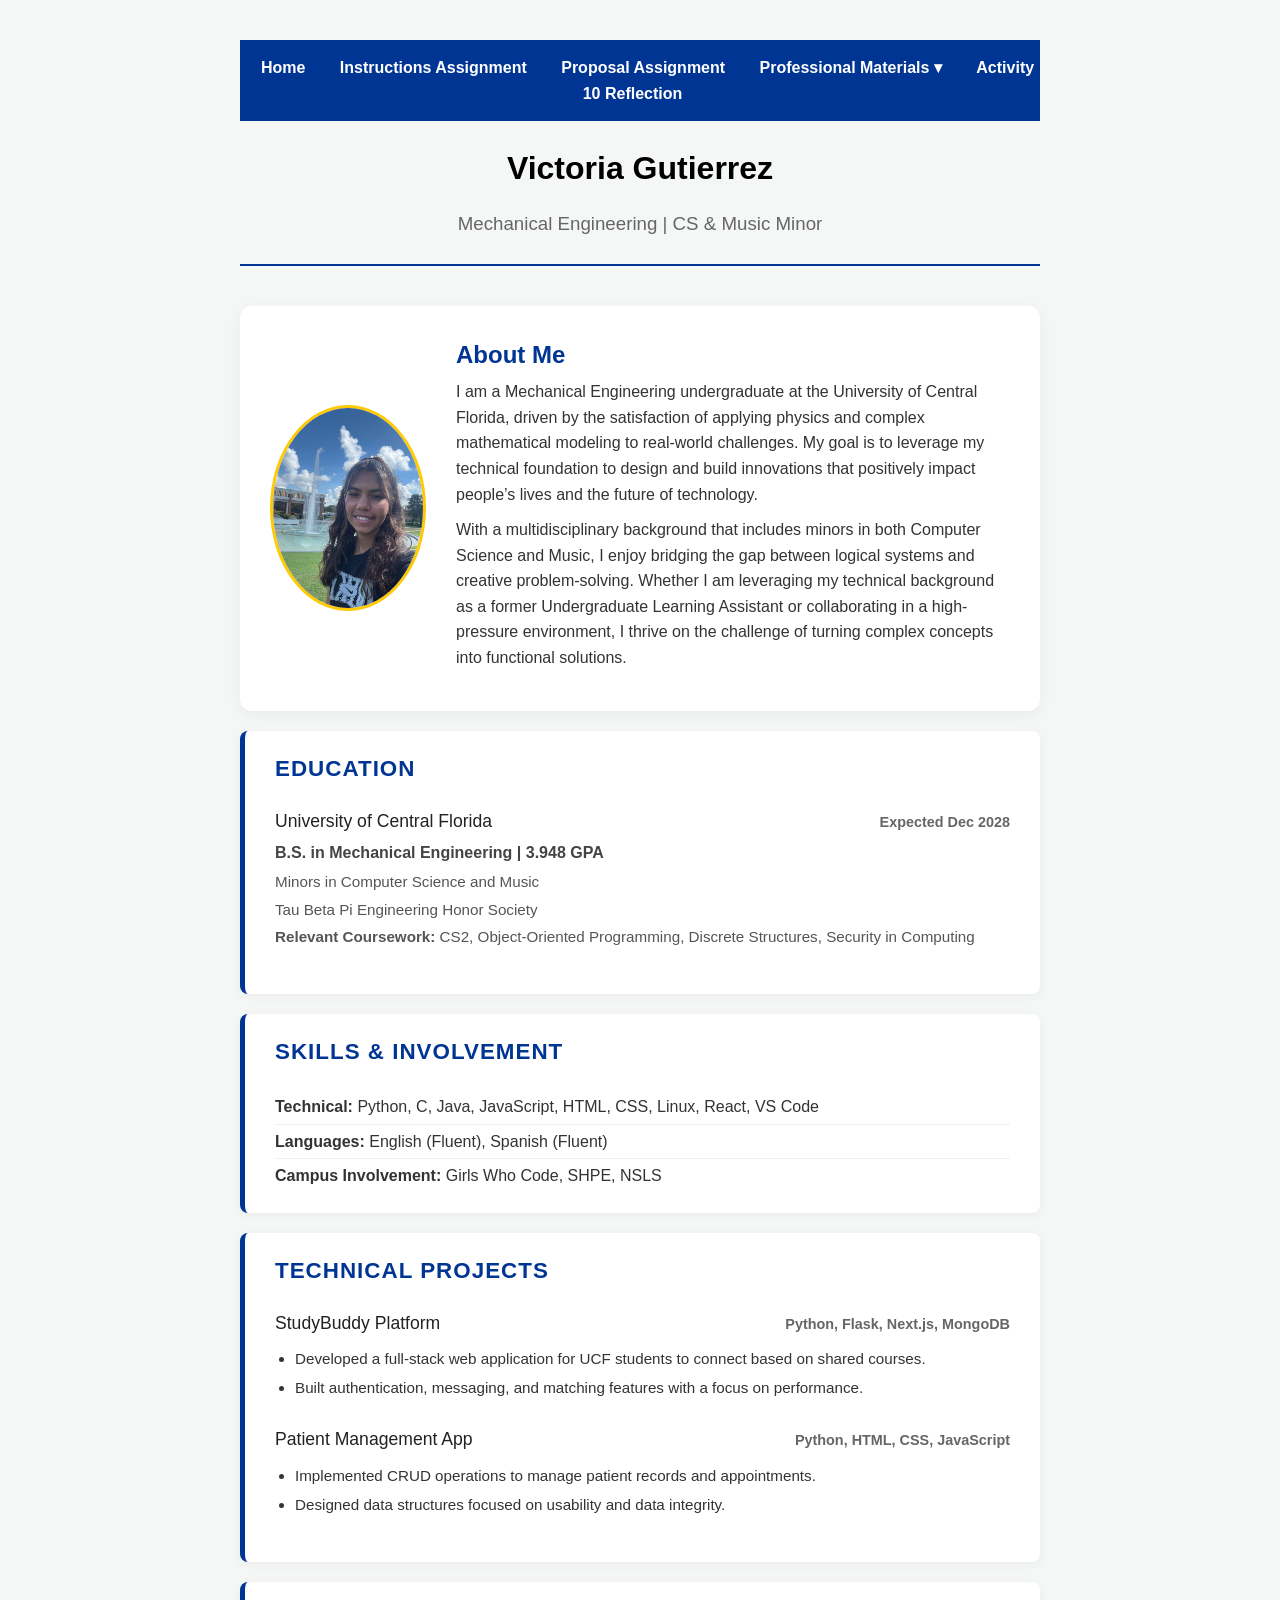
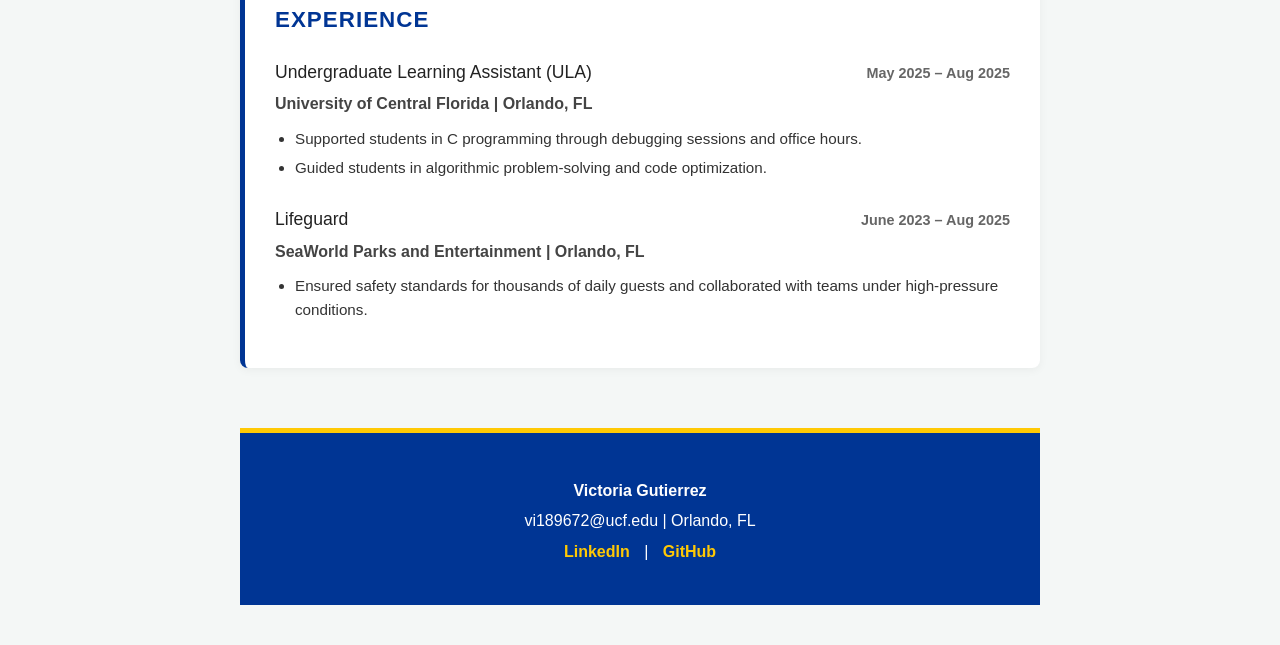
==== commit ca7b3239: "Add finished portfolio" ====
--- a/index.html
+++ b/index.html
@@ -31,7 +31,6 @@
 
     <main>
         <div style="text-align: right; margin-bottom: 20px;">
-            <a href="reflection.html" class="reflection-btn">View Activity 10 Reflection</a>
         </div>
 
         <section class="profile-container">
--- a/style.css
+++ b/style.css
@@ -312,15 +312,16 @@
 
 .image-row {
     display: flex;       /* Aligns children (images) in a row */
-    gap: 10px;          /* Adds a small space between the two images */
+    gap: 1px;          /* Adds a small space between the two images */
     justify-content: center; /* Centers the row on the page */
-    margin: 20px 0;
+    margin: 5px 0;
 }
 
 .image-row img {
     flex: 1;            /* Makes both images take up equal width */
     max-width: 25%;     /* Ensures they fit side-by-side with the gap */
     height: auto;       /* Maintains aspect ratio so they don't look squished */
+    object-fit: contain;
 }
 
 /* Mobile responsive: stack them back on top of each other if the screen is tiny */
@@ -331,4 +332,53 @@
     .image-row img {
         max-width: 100%;
     }
+}
+
+/* Styling for Proposal Tables */
+.table-img {
+    display: block;
+    width: 100%;          /* Larger than instruction photos, but not full screen */
+    max-width: 700px;    /* Prevents it from getting too massive on huge monitors */
+    height: auto;
+    margin: 30px auto;   /* Centers it with more "breathing room" around it */
+    border: 1px solid #003594; /* UCF Blue border to make it look like a formal figure */
+    border-radius: 4px;
+    box-shadow: 0 4px 8px rgba(0,0,0,0.1); /* Adds a professional shadow */
+}
+
+.resume-entry {
+    margin-bottom: 1px;
+}
+
+.entry-header {
+    display: flex;
+    justify-content: space-between;
+    align-items: baseline;
+    margin-bottom: 0px;
+}
+
+
+.entry-header span {
+    font-size: 0.9rem;
+    color: #666;
+}
+
+h2, h3 {
+    margin-bottom: 5px; /* Shrinks space below the header */
+    margin-top: 15px;    /* Keeps space above the header to separate sections */
+}
+
+p {
+    margin-top: 0;      /* Removes the gap above paragraphs */
+    margin-bottom: 10px; /* Small gap between paragraphs */
+}
+
+.video-wrapper {
+    text-align: center;
+    margin: 40px 0;
+}
+
+video {
+    background-color: #000; /* Adds a black background while the video loads */
+    outline: none;
 }
